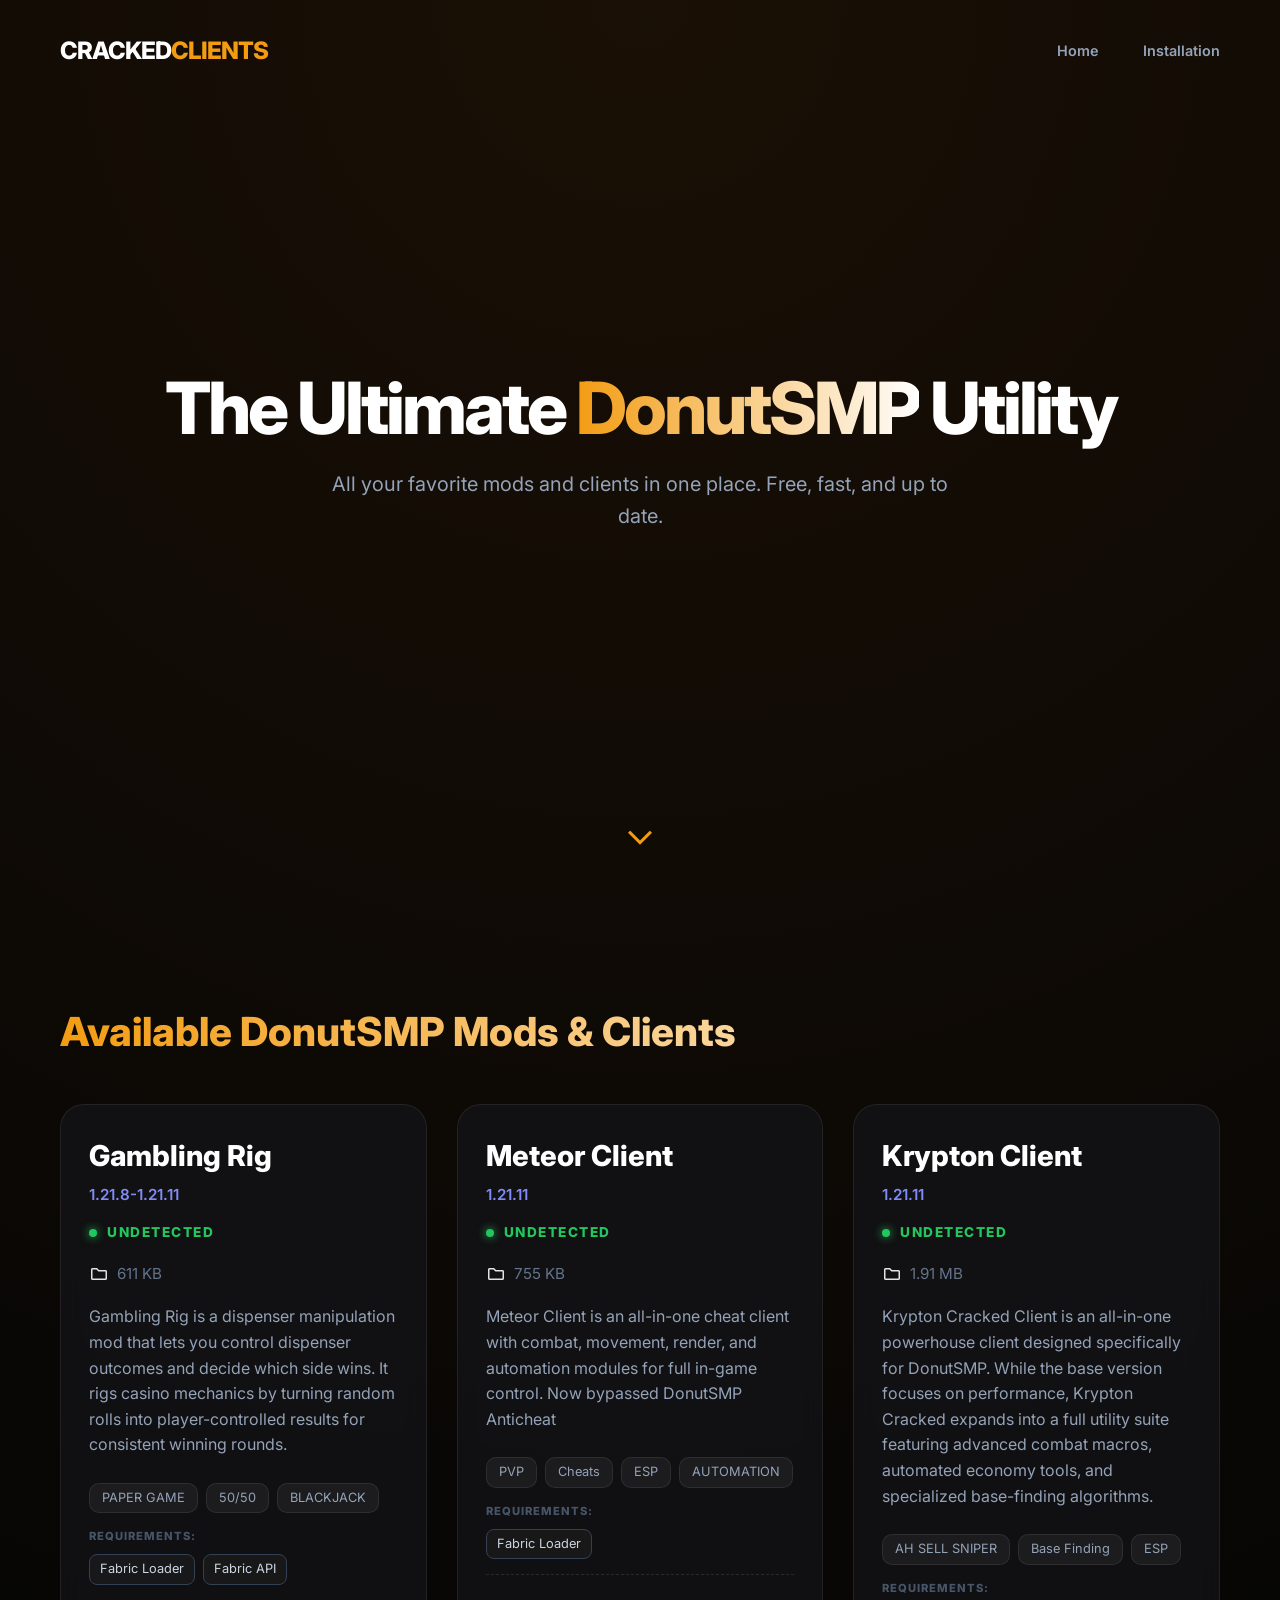
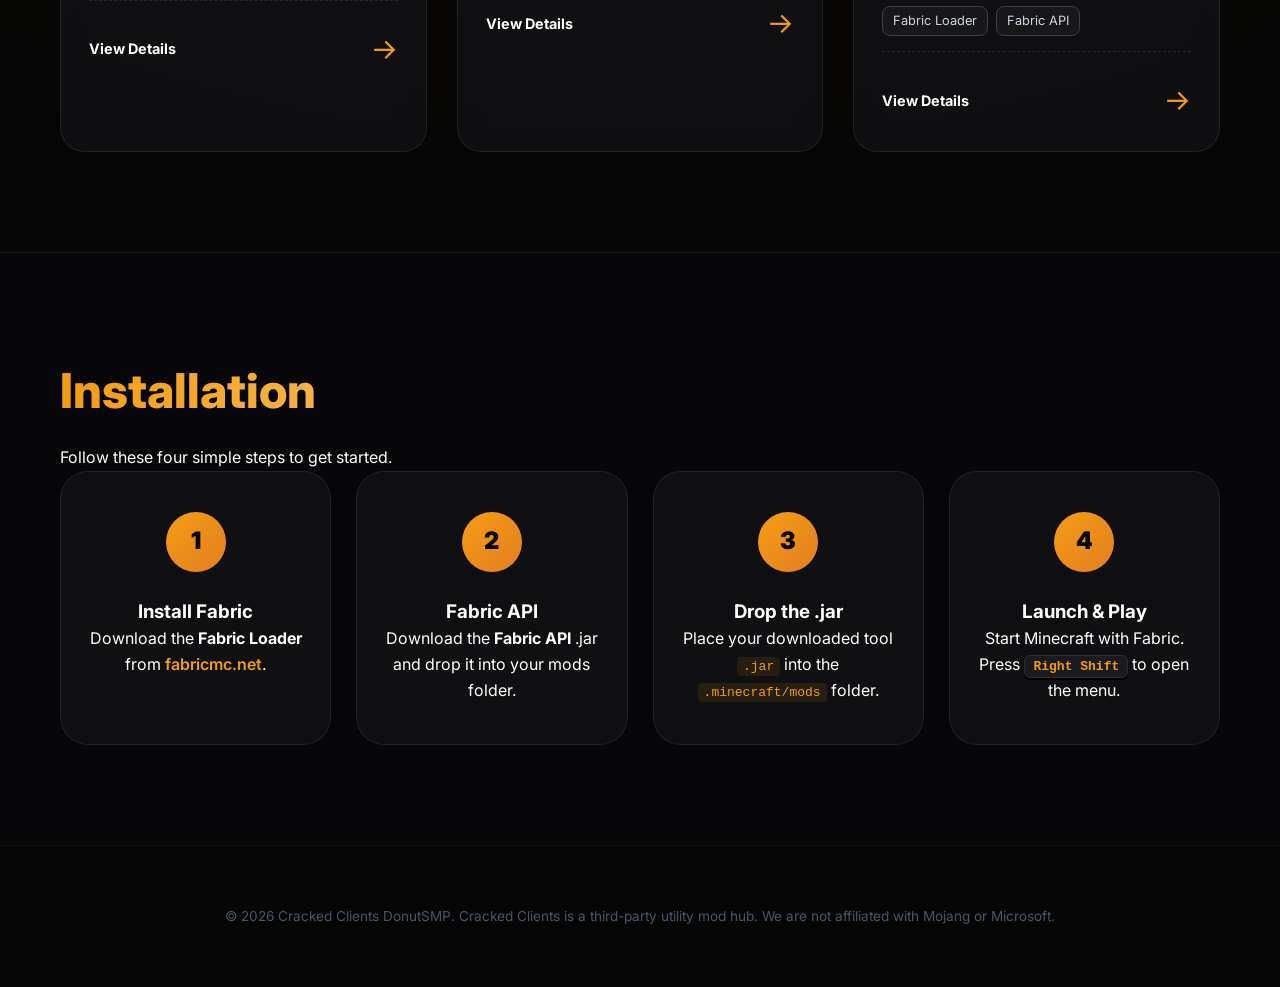
==== index.html @ f502f9d4 "Add files via upload" ====
<!DOCTYPE html>
<html lang="en">
<head>
    <meta charset="UTF-8">
    <meta name="viewport" content="width=device-width, initial-scale=1.0">
    <title>Cracked Clients | Premium DonutSMP Clients and Cheats</title>
    
    <!-- Fonts and Icons -->
     <link rel="icon" href="data:image/svg+xml,<svg xmlns=%22http://www.w3.org/2000/svg%22 viewBox=%220 0 100 100%22><text y=%22.9em%22 font-size=%2290%22>🍩</text></svg>">
    <link href="https://fonts.googleapis.com/css2?family=Inter:wght@400;600;800&display=swap" rel="stylesheet">
    <link rel="stylesheet" href="https://fonts.googleapis.com/css2?family=Material+Symbols+Outlined:opsz,wght,FILL,GRAD@24,400,0,0" />
    <meta name="description" content="Download the best free DonutSMP clients, cheats, and mods including Meteor Client, Krypton Client, and gambling rig mod.">
    <meta name="keywords" content="DonutSMP cheat, DonutSMP client, Meteor Client, DonutSMP mods, DonutSMP Rig, DonutSMP gambling mod, free Minecraft clients, cracked Minecraft mods">
    <link rel="stylesheet" href="style.css">
</head>
<body>

    <!-- Navigation Bar -->
    <nav class="navbar">
        <div class="logo">CRACKED<span>CLIENTS</span></div>
        <div class="nav-links">
            <a href="index.html">Home</a>
            <a href="#installation">Installation</a>
        </div>
    </nav>

    <!-- Hero Section -->
    <header class="hero">
        <div class="hero-content">
            <h1>The Ultimate <span class="gradient-text">DonutSMP</span> Utility</h1>
            <p>All your favorite mods and clients in one place. Free, fast, and up to date.</p>
        </div>
        
        <!-- Bouncing Scroll Indicator -->
        <a href="#mods" class="scroll-indicator">
            <span class="material-symbols-outlined">expand_more</span>
        </a>
    </header>

    <!-- Main Content: Product Grid -->
    <main class="container" id="mods">
        <div class="section-header" style="text-align: left; margin-bottom: 40px;">
            <h2 style="font-size: 2.5rem; font-weight: 800;">Available DonutSMP Mods & Clients</h2>
        </div>

        <div id="product-grid" class="grid">
            <!-- JavaScript will inject cards here automatically from products.json -->
        </div>
    </main>

    <!-- Installation Section -->
    <section id="installation" class="installation-section">
        <div class="container">
            <div class="section-header">
                <h2>Installation</h2>
                <p>Follow these four simple steps to get started.</p>
            </div>

            <div class="steps-grid">
                <div class="step-card">
                    <div class="step-number">1</div>
                    <h3>Install Fabric</h3>
                    <p>Download the <strong>Fabric Loader</strong> from <a href="https://fabricmc.net" target="_blank">fabricmc.net</a>.</p>
                </div>

                <div class="step-card">
                    <div class="step-number">2</div>
                    <h3>Fabric API</h3>
                    <p>Download the <strong>Fabric API</strong> .jar and drop it into your mods folder.</p>
                </div>

                <div class="step-card">
                    <div class="step-number">3</div>
                    <h3>Drop the .jar</h3>
                    <p>Place your downloaded tool <code class="code-inline">.jar</code> into the <code class="code-inline">.minecraft/mods</code> folder.</p>
                </div>

                <div class="step-card">
                    <div class="step-number">4</div>
                    <h3>Launch & Play</h3>
                    <p>Start Minecraft with Fabric. Press <kbd class="key-bind">Right Shift</kbd> to open the menu.</p>
                </div>
            </div>
        </div>
    </section>

    <!-- Footer -->
    <footer style="padding: 60px; text-align: center; color: #475569; font-size: 0.85rem; border-top: 1px solid rgba(255,255,255,0.05);">
        <p>&copy; 2026 Cracked Clients DonutSMP. Cracked Clients is a third-party utility mod hub. We are not affiliated with Mojang or Microsoft.</p>
    </footer>

    <!-- JavaScript for Dynamic Content -->
    <script>
        async function loadProducts() {
            try {
                const response = await fetch('./products.json');
                const products = await response.json();
                const grid = document.getElementById('product-grid');

                // Filter out products where visibility is not true
                const visibleProducts = products.filter(p => p.visibility === true);

                // Handle case where no products are visible
                if (visibleProducts.length === 0) {
                    grid.innerHTML = "<p style='color:#475569; grid-column: 1/-1; text-align:center;'>No mods are currently active. Check back later!</p>";
                    return;
                }

                grid.innerHTML = visibleProducts.map(p => `
                    <a href="detail.html?id=${p.id}" class="card">
                        <div class="card-content">
                            <div class="card-header">
                                <h3>${p.name}</h3>
                                <span class="version-tag">${p.version}</span>
                            </div>
                            
                            <div class="status-row">
                                <span class="status-dot"></span>
                                <span class="status-text">${p.status}</span>
                            </div>

                            <div class="size-info">
                                <span class="material-symbols-outlined">folder</span> 
                                ${p.size}
                            </div>

                            <p class="card-desc">${p.description}</p>

                            <div class="tags">
                                ${p.tags.map(tag => `<span class="tag">${tag}</span>`).join('')}
                            </div>

                            <div class="requirements">
                                <span class="req-label">REQUIREMENTS:</span>
                                <div class="req-tags">
                                    ${p.requirements.map(req => `<span class="req-tag">${req}</span>`).join('')}
                                </div>
                            </div>

                            <div class="card-footer">
                                <span class="price-label">View Details</span>
                                <span class="arrow">→</span>
                            </div>
                        </div>
                    </a>
                `).join('');
            } catch (error) {
                console.error("Error loading products:", error);
                document.getElementById('product-grid').innerHTML = "<p style='color:red;'>Failed to load tools. Ensure products.json exists.</p>";
            }
        }

        window.addEventListener('DOMContentLoaded', loadProducts);
    </script>
</body>
</html>
---- style.css ----
/* --- Root Variables & Color Palette --- */
:root {
    --bg: #050505;
    --card-bg: rgba(20, 20, 25, 0.7);
    --accent: #f39c12; /* Brand Orange */
    --accent-alt: #e67e22;
    --text-main: #ffffff;
    --text-dim: #94a3b8;
    --glass-border: rgba(255, 255, 255, 0.08);
    --status-green: #22c55e;
    --version-blue: #818cf8;
}

/* --- Base Styles --- */
* {
    margin: 0;
    padding: 0;
    box-sizing: border-box;
}

html {
    scroll-behavior: smooth;
    scroll-snap-type: y proximity; /* Enables magnetic scroll snapping */
}

body {
    background-color: var(--bg);
    /* Radial gradient matching the high-end gaming aesthetic */
    background-image: radial-gradient(circle at top center, #1a1005 0%, #050505 70%);
    color: var(--text-main);
    font-family: 'Inter', sans-serif;
    line-height: 1.6;
    overflow-x: hidden;
}

.container {
    max-width: 1200px;
    margin: 0 auto;
    padding: 0 20px;
}

/* --- Navigation --- */
.navbar {
    display: flex;
    justify-content: space-between;
    padding: 2rem 0;
    align-items: center;
    max-width: 1200px;
    margin: 0 auto;
    padding-left: 20px;
    padding-right: 20px;
    position: absolute;
    top: 0;
    left: 0;
    right: 0;
    z-index: 100;
}

.logo {
    font-weight: 800;
    font-size: 1.5rem;
    letter-spacing: -1px;
}

.logo span {
    color: var(--accent);
}

.nav-links a {
    color: var(--text-dim);
    text-decoration: none;
    margin-left: 2.5rem;
    font-size: 0.9rem;
    font-weight: 600;
    transition: 0.3s;
}

.nav-links a:hover {
    color: var(--accent);
}

/* --- Hero Section (Full Screen) --- */
.hero {
    height: 100vh;
    display: flex;
    flex-direction: column;
    justify-content: center;
    align-items: center;
    text-align: center;
    padding: 0 20px;
    position: relative;
    scroll-snap-align: start;
}

.hero h1 {
    font-size: 4.5rem;
    font-weight: 800;
    letter-spacing: -3px;
    margin-bottom: 20px;
    line-height: 1.1;
}

.gradient-text {
    background: linear-gradient(90deg, var(--accent), #fff);
    -webkit-background-clip: text;
    -webkit-text-fill-color: transparent;
}

.hero p {
    color: var(--text-dim);
    font-size: 1.25rem;
    max-width: 650px;
    margin: 0 auto;
}

/* Bouncing Arrow */
.scroll-indicator {
    position: absolute;
    bottom: 30px;
    left: 50%;
    transform: translateX(-50%);
    color: var(--accent);
    text-decoration: none;
    transition: 0.3s;
}

.scroll-indicator .material-symbols-outlined {
    font-size: 3rem;
    animation: bounce 2s infinite;
}

@keyframes bounce {
    0%, 20%, 50%, 80%, 100% {transform: translateY(0);}
    40% {transform: translateY(-12px);}
    60% {transform: translateY(-6px);}
}

/* --- Product Grid Section --- */
#mods {
    scroll-snap-align: start;
    padding-top: 100px;
    padding-bottom: 100px;
}

.grid {
    display: grid;
    grid-template-columns: repeat(3, 1fr);
    gap: 30px;
}

@media (max-width: 1024px) {
    .grid { grid-template-columns: repeat(2, 1fr); }
}

@media (max-width: 650px) {
    .grid { grid-template-columns: 1fr; }
    .hero h1 { font-size: 3rem; }
}

/* --- Product Card --- */
.card {
    background: var(--card-bg);
    backdrop-filter: blur(12px);
    border: 1px solid var(--glass-border);
    border-radius: 24px;
    padding: 28px;
    text-decoration: none;
    color: inherit;
    transition: all 0.4s cubic-bezier(0.175, 0.885, 0.32, 1.275);
    display: flex;
    flex-direction: column;
    position: relative;
    overflow: hidden;
}

.card:hover {
    transform: translateY(-10px);
    border-color: rgba(243, 156, 18, 0.4);
    box-shadow: 0 20px 40px rgba(0, 0, 0, 0.6);
}

.card-header h3 {
    font-size: 1.8rem;
    font-weight: 800;
    margin-bottom: 4px;
}

.version-tag {
    color: var(--version-blue);
    font-size: 0.95rem;
    font-weight: 600;
    display: block;
    margin-bottom: 15px;
}

.status-row {
    display: flex;
    align-items: center;
    gap: 10px;
    margin-bottom: 18px;
}

.status-dot {
    width: 8px;
    height: 8px;
    background: var(--status-green);
    border-radius: 50%;
    box-shadow: 0 0 10px var(--status-green);
}

.status-text {
    color: var(--status-green);
    font-weight: 800;
    font-size: 0.85rem;
    letter-spacing: 1.5px;
    text-transform: uppercase;
}

.size-info {
    display: flex;
    align-items: center;
    gap: 8px;
    color: #64748b;
    font-size: 0.95rem;
    margin-bottom: 18px;
}

.size-info .material-symbols-outlined {
    font-size: 20px;
    color: #e3e3e3;
}

.card-desc {
    color: var(--text-dim);
    font-size: 1rem;
    line-height: 1.6;
    margin-bottom: 25px;
}

/* Tags & Requirements */
.tags, .req-tags {
    display: flex;
    gap: 8px;
    flex-wrap: wrap;
    margin-bottom: 15px;
}

.tag {
    background: rgba(255, 255, 255, 0.05);
    border: 1px solid var(--glass-border);
    padding: 4px 12px;
    border-radius: 10px;
    font-size: 0.8rem;
    color: #94a3b8;
}

.req-label {
    font-size: 0.7rem;
    color: #475569;
    font-weight: 800;
    display: block;
    margin-bottom: 8px;
    letter-spacing: 1px;
    text-transform: uppercase;
}

.req-tag {
    background: rgba(255, 255, 255, 0.03);
    border: 1px solid #334155;
    padding: 4px 10px;
    border-radius: 8px;
    font-size: 0.8rem;
    color: #cbd5e1;
}

.card-footer {
    display: flex;
    justify-content: space-between;
    align-items: center;
    margin-top: auto;
    padding-top: 25px;
    border-top: 1px dashed rgba(255, 255, 255, 0.1);
}

.price-label {
    font-weight: 700;
    color: #fff;
    font-size: 0.9rem;
}

.arrow {
    color: var(--accent);
    font-size: 1.8rem;
    transition: transform 0.3s ease;
}

.card:hover .arrow {
    transform: translateX(10px);
}

/* --- Installation Section --- */
.installation-section {
    background: rgba(10, 10, 15, 0.4);
    padding: 100px 0;
    border-top: 1px solid var(--glass-border);
    scroll-snap-align: start;
}

.section-header h2 {
    font-size: 3rem;
    font-weight: 800;
    background: linear-gradient(90deg, var(--accent), #fff);
    -webkit-background-clip: text;
    -webkit-text-fill-color: transparent;
    margin-bottom: 15px;
}

.steps-grid {
    display: grid;
    grid-template-columns: repeat(auto-fit, minmax(250px, 1fr));
    gap: 25px;
}

.step-card {
    background: var(--card-bg);
    border: 1px solid var(--glass-border);
    border-radius: 28px;
    padding: 40px 25px;
    text-align: center;
}

.step-number {
    width: 60px;
    height: 60px;
    background: linear-gradient(135deg, var(--accent), var(--accent-alt));
    color: #000;
    border-radius: 50%;
    display: flex;
    align-items: center;
    justify-content: center;
    font-weight: 900;
    font-size: 1.5rem;
    margin: 0 auto 25px;
}

.code-inline {
    background: rgba(243, 156, 18, 0.1);
    color: var(--accent);
    padding: 2px 6px;
    border-radius: 4px;
    font-family: monospace;
}

.key-bind {
    background: #1a1a1f;
    border: 1px solid var(--glass-border);
    color: var(--accent);
    padding: 3px 8px;
    border-radius: 6px;
    font-weight: 700;
    box-shadow: 0 2px 0 #000;
}

/* --- Detail Page Specifics --- */
.detail-container { padding-top: 120px; margin-bottom: 80px; }

.detail-top-grid {
    display: grid;
    grid-template-columns: 1.2fr 0.8fr;
    gap: 30px;
    margin-bottom: 40px;
}

@media (max-width: 900px) {
    .detail-top-grid { grid-template-columns: 1fr; }
}

.main-info-card, .info-card, .stat-box, .media-card {
    background: var(--card-bg);
    border: 1px solid var(--glass-border);
    border-radius: 20px;
    padding: 30px;
}

.media-card {
    aspect-ratio: 16 / 9;
    padding: 0;
    overflow: hidden;
    display: flex;
}

.media-card img {
    width: 100%;
    height: 100%;
    object-fit: cover;
}

.status-badge {
    background: rgba(34, 197, 94, 0.1);
    color: var(--status-green);
    padding: 6px 16px;
    border-radius: 50px;
    font-size: 0.75rem;
    font-weight: 800;
    text-transform: uppercase;
}

.action-btns { display: flex; gap: 15px; margin-top: 35px; }

.btn-download {
    background: linear-gradient(135deg, var(--accent), var(--accent-alt));
    padding: 14px 35px;
    border-radius: 12px;
    text-decoration: none;
    font-weight: 800;
    color: #000;
    transition: 0.3s;
}

.btn-download:hover { transform: translateY(-3px); filter: brightness(1.1); }

.btn-back {
    background: rgba(255, 255, 255, 0.05);
    border: 1px solid var(--glass-border);
    padding: 14px 25px;
    border-radius: 12px;
    text-decoration: none;
    color: white;
    transition: 0.3s;
}

.btn-back:hover { background: rgba(255,255,255,0.1); color: var(--accent); }

.stats-grid { display: grid; grid-template-columns: 1fr 1fr; gap: 15px; margin-top: 20px; }

.stat-box strong { display: block; font-size: 1.1rem; color: #fff; margin-top: 5px; }

.detail-bottom-grid {
    display: grid;
    grid-template-columns: repeat(3, 1fr);
    gap: 20px;
}

@media (max-width: 900px) {
    .detail-bottom-grid { grid-template-columns: 1fr; }
}

.detail-list { list-style: none; padding-top: 15px; }

.detail-list li {
    color: var(--text-dim);
    font-size: 0.95rem;
    margin-bottom: 12px;
    padding-left: 25px;
    position: relative;
}

.detail-list li::before {
    content: "•";
    color: var(--accent);
    position: absolute;
    left: 0;
    font-weight: bold;
}

/* Update this section in your style.css */
.step-card a {
    color: var(--accent); /* Forces the link to be brand orange */
    text-decoration: none;
    font-weight: 600;
    transition: 0.3s;
}

.step-card a:hover {
    text-decoration: underline;
    filter: brightness(1.2);
}

/* Optional: Ensure it stays orange even after being clicked */
.step-card a:visited {
    color: var(--accent);
}
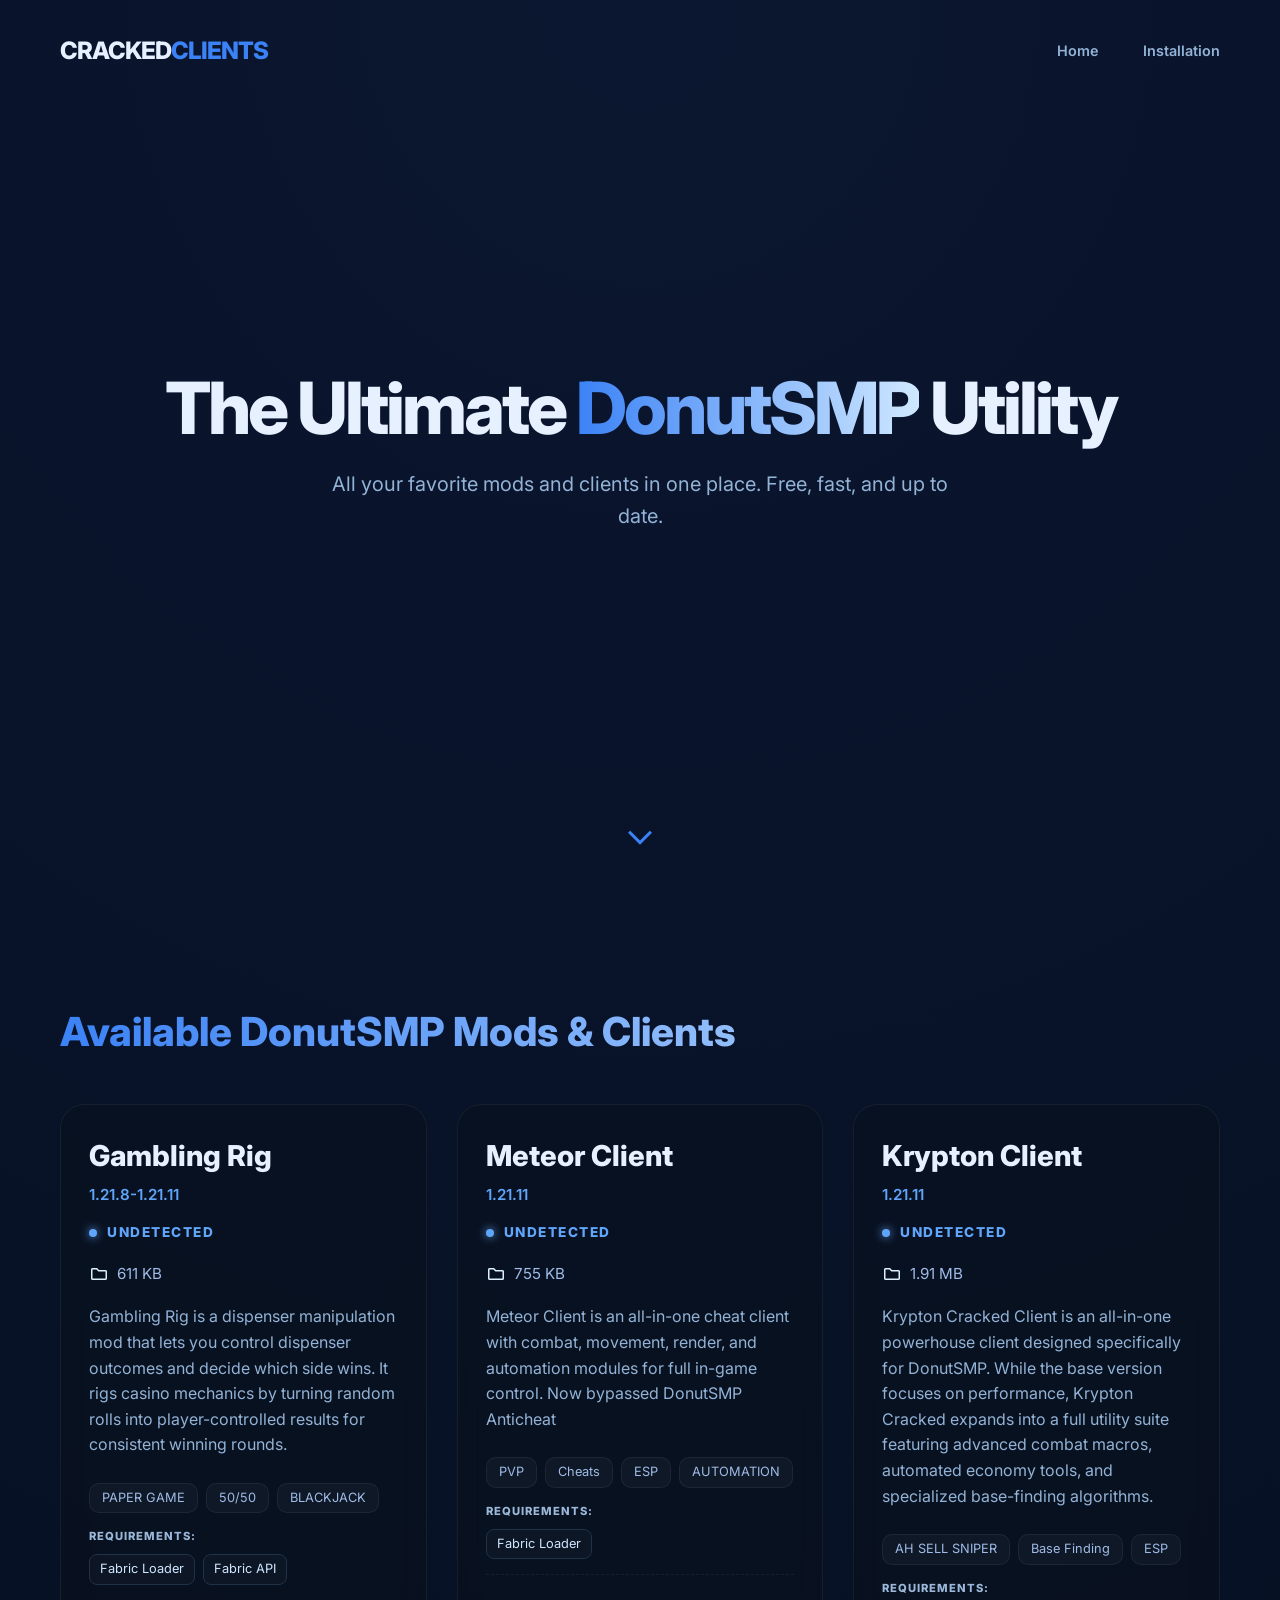
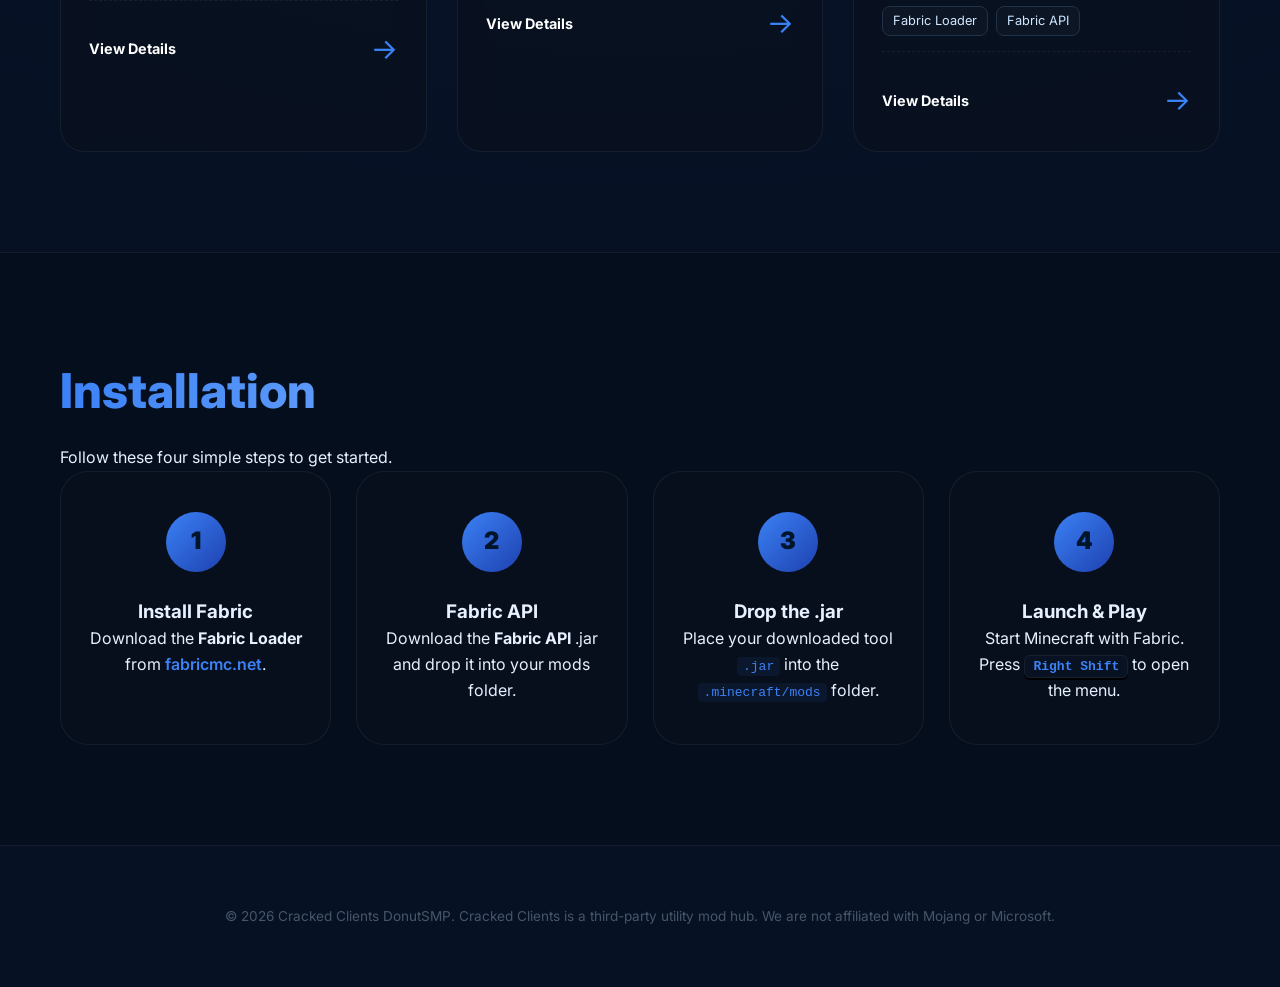
==== commit 6994ead4: "Point favicon to uploaded JPG (img/favicon.jpg)" ====
--- a/index.html
+++ b/index.html
@@ -6,7 +6,7 @@
     <title>Cracked Clients | Premium DonutSMP Clients and Cheats</title>
     
     <!-- Fonts and Icons -->
-     <link rel="icon" href="data:image/svg+xml,<svg xmlns=%22http://www.w3.org/2000/svg%22 viewBox=%220 0 100 100%22><text y=%22.9em%22 font-size=%2290%22>🍩</text></svg>">
+     <link rel="icon" type="image/jpeg" sizes="32x32" href="img/favicon.jpg">
     <link href="https://fonts.googleapis.com/css2?family=Inter:wght@400;600;800&display=swap" rel="stylesheet">
     <link rel="stylesheet" href="https://fonts.googleapis.com/css2?family=Material+Symbols+Outlined:opsz,wght,FILL,GRAD@24,400,0,0" />
     <meta name="description" content="Download the best free DonutSMP clients, cheats, and mods including Meteor Client, Krypton Client, and gambling rig mod.">
@@ -153,4 +153,4 @@
         window.addEventListener('DOMContentLoaded', loadProducts);
     </script>
 </body>
-</html>+</html>
--- a/style.css
+++ b/style.css
@@ -1,14 +1,14 @@
 /* --- Root Variables & Color Palette --- */
 :root {
-    --bg: #050505;
-    --card-bg: rgba(20, 20, 25, 0.7);
-    --accent: #f39c12; /* Brand Orange */
-    --accent-alt: #e67e22;
-    --text-main: #ffffff;
-    --text-dim: #94a3b8;
-    --glass-border: rgba(255, 255, 255, 0.08);
-    --status-green: #22c55e;
-    --version-blue: #818cf8;
+    --bg: #061124; /* deep navy */
+    --card-bg: rgba(10, 18, 30, 0.65);
+    --accent: #3b82f6; /* Brand Blue */
+    --accent-alt: #1e40af; /* darker blue */
+    --text-main: #e6f0ff;
+    --text-dim: #93b3d6;
+    --glass-border: rgba(255, 255, 255, 0.06);
+    --status-green: #60a5fa; /* blue status */
+    --version-blue: #60a5fa;
 }
 
 /* --- Base Styles --- */
@@ -25,8 +25,8 @@
 
 body {
     background-color: var(--bg);
-    /* Radial gradient matching the high-end gaming aesthetic */
-    background-image: radial-gradient(circle at top center, #1a1005 0%, #050505 70%);
+    /* Subtle radial gradient tuned for a cool/blue aesthetic */
+    background-image: radial-gradient(circle at top center, #0b1630 0%, #061124 70%);
     color: var(--text-main);
     font-family: 'Inter', sans-serif;
     line-height: 1.6;
@@ -101,7 +101,7 @@
 }
 
 .gradient-text {
-    background: linear-gradient(90deg, var(--accent), #fff);
+    background: linear-gradient(90deg, var(--accent), #cfe8ff);
     -webkit-background-clip: text;
     -webkit-text-fill-color: transparent;
 }
@@ -130,9 +130,9 @@
 }
 
 @keyframes bounce {
-    0%, 20%, 50%, 80%, 100% {transform: translateY(0);}
-    40% {transform: translateY(-12px);}
-    60% {transform: translateY(-6px);}
+    0%, 20%, 50%, 80%, 100% {transform: translateY(0);}    
+    40% {transform: translateY(-12px);}    
+    60% {transform: translateY(-6px);}    
 }
 
 /* --- Product Grid Section --- */
@@ -175,7 +175,7 @@
 
 .card:hover {
     transform: translateY(-10px);
-    border-color: rgba(243, 156, 18, 0.4);
+    border-color: rgba(59, 130, 246, 0.35);
     box-shadow: 0 20px 40px rgba(0, 0, 0, 0.6);
 }
 
@@ -220,14 +220,14 @@
     display: flex;
     align-items: center;
     gap: 8px;
-    color: #64748b;
+    color: #9fbbe6;
     font-size: 0.95rem;
     margin-bottom: 18px;
 }
 
 .size-info .material-symbols-outlined {
     font-size: 20px;
-    color: #e3e3e3;
+    color: #dbefff;
 }
 
 .card-desc {
@@ -246,17 +246,17 @@
 }
 
 .tag {
-    background: rgba(255, 255, 255, 0.05);
+    background: rgba(255, 255, 255, 0.03);
     border: 1px solid var(--glass-border);
     padding: 4px 12px;
     border-radius: 10px;
     font-size: 0.8rem;
-    color: #94a3b8;
+    color: #9fbbe6;
 }
 
 .req-label {
     font-size: 0.7rem;
-    color: #475569;
+    color: #9bb7d9;
     font-weight: 800;
     display: block;
     margin-bottom: 8px;
@@ -265,12 +265,12 @@
 }
 
 .req-tag {
-    background: rgba(255, 255, 255, 0.03);
-    border: 1px solid #334155;
+    background: rgba(255, 255, 255, 0.02);
+    border: 1px solid #203247;
     padding: 4px 10px;
     border-radius: 8px;
     font-size: 0.8rem;
-    color: #cbd5e1;
+    color: #cfe6ff;
 }
 
 .card-footer {
@@ -279,7 +279,7 @@
     align-items: center;
     margin-top: auto;
     padding-top: 25px;
-    border-top: 1px dashed rgba(255, 255, 255, 0.1);
+    border-top: 1px dashed rgba(255, 255, 255, 0.06);
 }
 
 .price-label {
@@ -300,7 +300,7 @@
 
 /* --- Installation Section --- */
 .installation-section {
-    background: rgba(10, 10, 15, 0.4);
+    background: rgba(6, 12, 22, 0.45);
     padding: 100px 0;
     border-top: 1px solid var(--glass-border);
     scroll-snap-align: start;
@@ -309,7 +309,7 @@
 .section-header h2 {
     font-size: 3rem;
     font-weight: 800;
-    background: linear-gradient(90deg, var(--accent), #fff);
+    background: linear-gradient(90deg, var(--accent), #cfe8ff);
     -webkit-background-clip: text;
     -webkit-text-fill-color: transparent;
     margin-bottom: 15px;
@@ -333,7 +333,7 @@
     width: 60px;
     height: 60px;
     background: linear-gradient(135deg, var(--accent), var(--accent-alt));
-    color: #000;
+    color: #00142a;
     border-radius: 50%;
     display: flex;
     align-items: center;
@@ -344,7 +344,7 @@
 }
 
 .code-inline {
-    background: rgba(243, 156, 18, 0.1);
+    background: rgba(59, 130, 246, 0.07);
     color: var(--accent);
     padding: 2px 6px;
     border-radius: 4px;
@@ -352,7 +352,7 @@
 }
 
 .key-bind {
-    background: #1a1a1f;
+    background: #091222;
     border: 1px solid var(--glass-border);
     color: var(--accent);
     padding: 3px 8px;
@@ -396,7 +396,7 @@
 }
 
 .status-badge {
-    background: rgba(34, 197, 94, 0.1);
+    background: rgba(96, 165, 250, 0.08);
     color: var(--status-green);
     padding: 6px 16px;
     border-radius: 50px;
@@ -413,27 +413,27 @@
     border-radius: 12px;
     text-decoration: none;
     font-weight: 800;
-    color: #000;
+    color: #00142a;
     transition: 0.3s;
 }
 
-.btn-download:hover { transform: translateY(-3px); filter: brightness(1.1); }
+.btn-download:hover { transform: translateY(-3px); filter: brightness(1.06); }
 
 .btn-back {
-    background: rgba(255, 255, 255, 0.05);
+    background: rgba(255, 255, 255, 0.03);
     border: 1px solid var(--glass-border);
     padding: 14px 25px;
     border-radius: 12px;
     text-decoration: none;
-    color: white;
+    color: var(--text-main);
     transition: 0.3s;
 }
 
-.btn-back:hover { background: rgba(255,255,255,0.1); color: var(--accent); }
+.btn-back:hover { background: rgba(255,255,255,0.06); color: var(--accent); }
 
 .stats-grid { display: grid; grid-template-columns: 1fr 1fr; gap: 15px; margin-top: 20px; }
 
-.stat-box strong { display: block; font-size: 1.1rem; color: #fff; margin-top: 5px; }
+.stat-box strong { display: block; font-size: 1.1rem; color: #e6f0ff; margin-top: 5px; }
 
 .detail-bottom-grid {
     display: grid;
@@ -465,7 +465,7 @@
 
 /* Update this section in your style.css */
 .step-card a {
-    color: var(--accent); /* Forces the link to be brand orange */
+    color: var(--accent); /* Forces the link to be brand blue */
     text-decoration: none;
     font-weight: 600;
     transition: 0.3s;
@@ -473,10 +473,10 @@
 
 .step-card a:hover {
     text-decoration: underline;
-    filter: brightness(1.2);
-}
-
-/* Optional: Ensure it stays orange even after being clicked */
+    filter: brightness(1.15);
+}
+
+/* Optional: Ensure it stays blue even after being clicked */
 .step-card a:visited {
     color: var(--accent);
-}+}
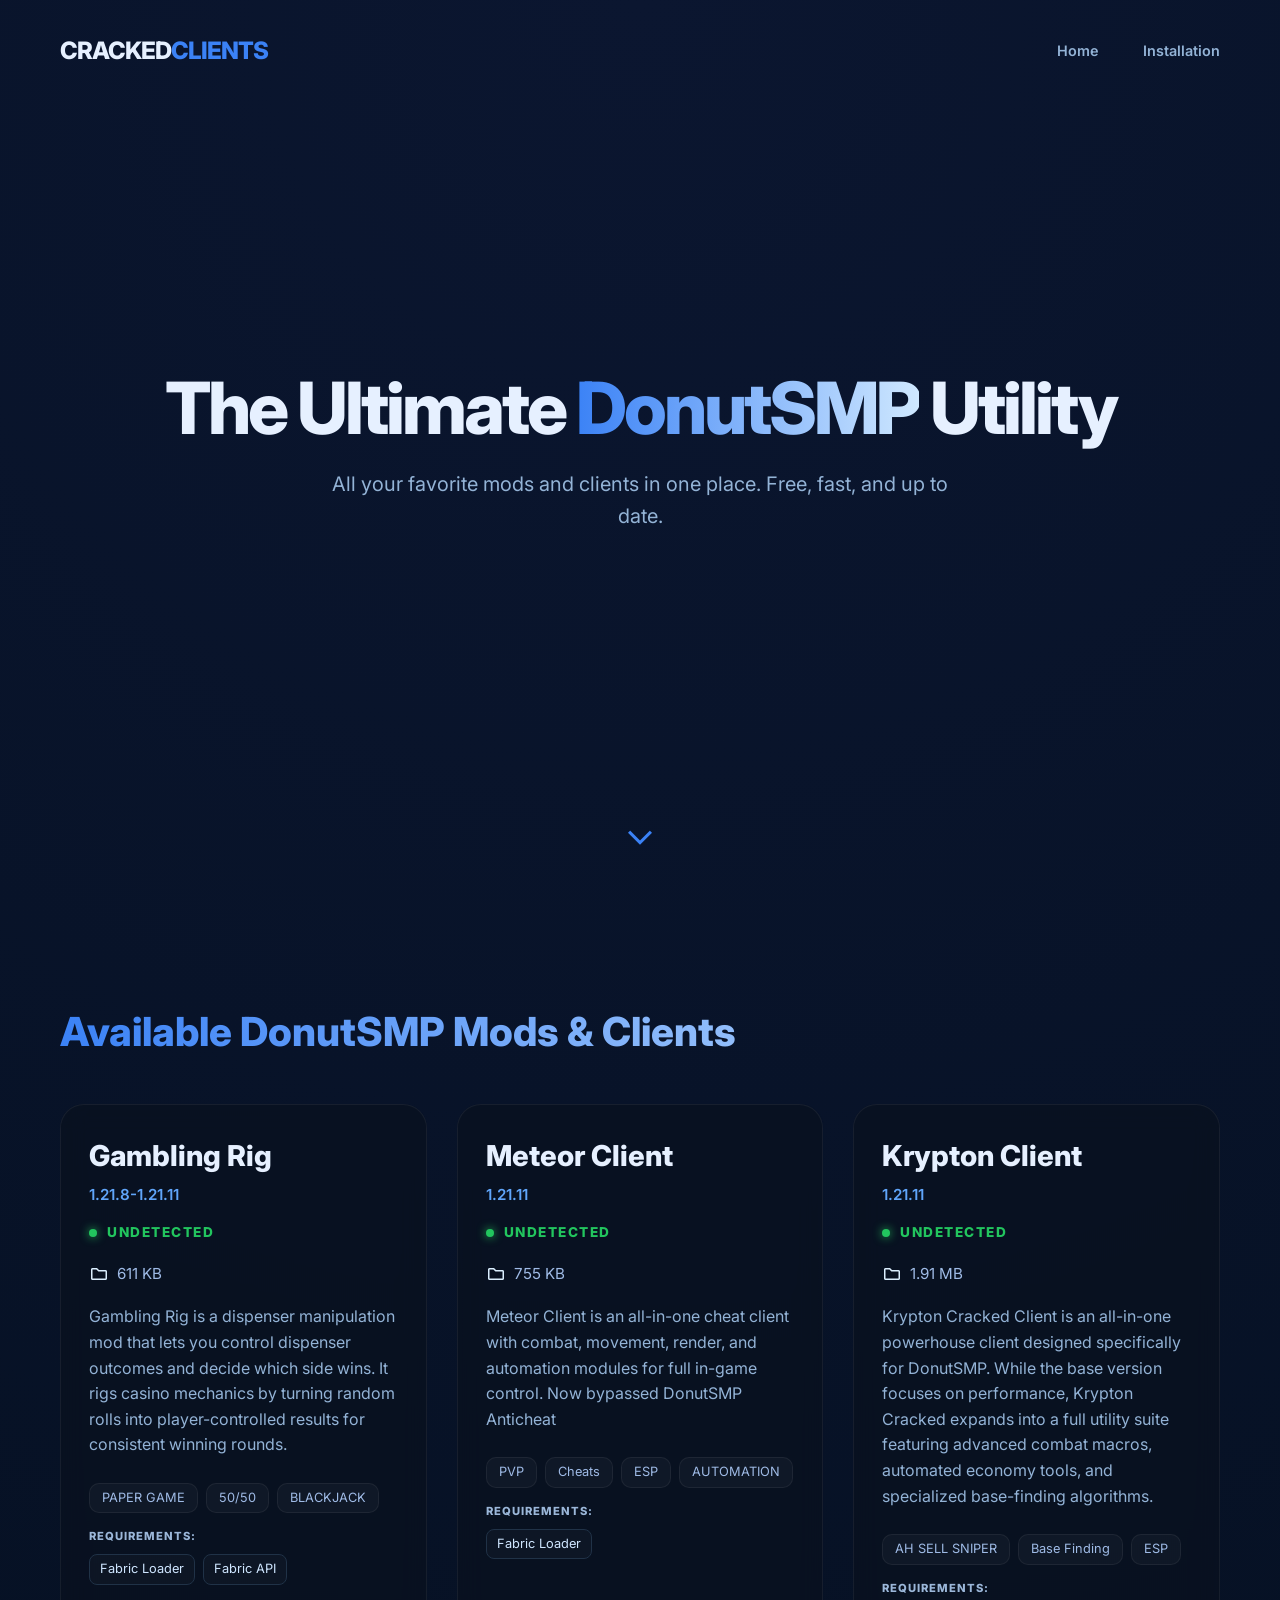
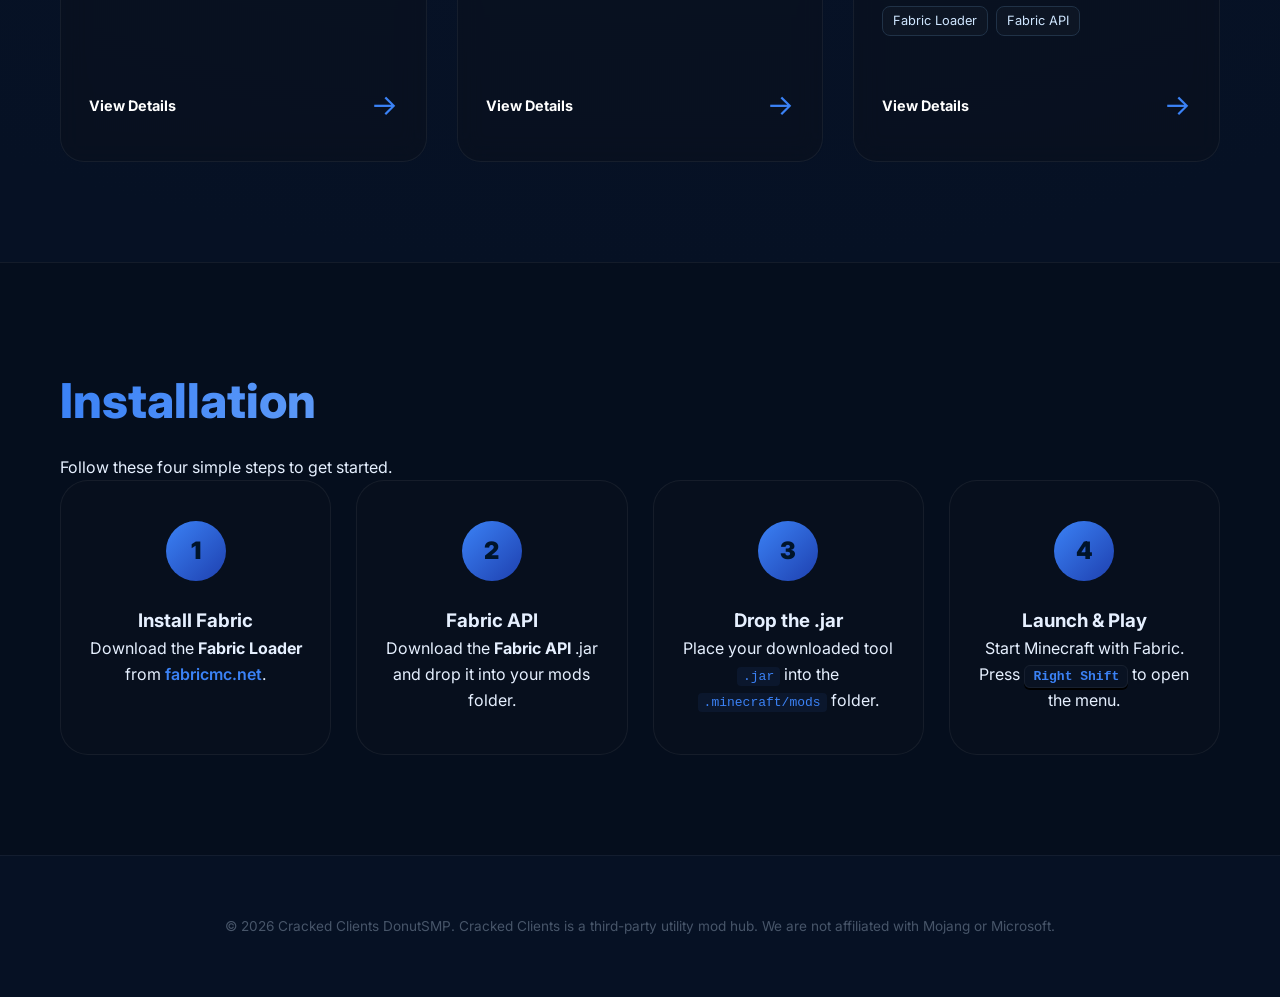
==== commit e2f29052: "Force status in product cards to green via inline styles; keep detail page badge neutral" ====
--- a/index.html
+++ b/index.html
@@ -115,8 +115,8 @@
                             </div>
                             
                             <div class="status-row">
-                                <span class="status-dot"></span>
-                                <span class="status-text">${p.status}</span>
+                                <span class="status-dot" style="background:#22c55e; box-shadow:0 0 10px #22c55e;"></span>
+                                <span class="status-text" style="color:#22c55e">${p.status}</span>
                             </div>
 
                             <div class="size-info">
--- a/style.css
+++ b/style.css
@@ -7,7 +7,7 @@
     --text-main: #e6f0ff;
     --text-dim: #93b3d6;
     --glass-border: rgba(255, 255, 255, 0.06);
-    --status-green: #60a5fa; /* blue status */
+    --status-green: #22c55e; /* changed to green */
     --version-blue: #60a5fa;
 }
 
@@ -146,6 +146,8 @@
     display: grid;
     grid-template-columns: repeat(3, 1fr);
     gap: 30px;
+    grid-auto-rows: 1fr; /* ensure rows are equal height so cards align */
+    align-items: stretch;
 }
 
 @media (max-width: 1024px) {
@@ -171,6 +173,9 @@
     flex-direction: column;
     position: relative;
     overflow: hidden;
+    height: 100%; /* ensure all cards stretch to same height so footer aligns */
+    min-height: 480px; /* stronger guarantee so all cards visually match */
+    padding-bottom: 110px; /* leave space for absolutely positioned footer */
 }
 
 .card:hover {
@@ -200,16 +205,17 @@
     margin-bottom: 18px;
 }
 
-.status-dot {
+/* Force status styles for product cards (important to override cached/other rules) */
+.grid .card .status-dot {
     width: 8px;
     height: 8px;
-    background: var(--status-green);
+    background: var(--status-green) !important;
     border-radius: 50%;
-    box-shadow: 0 0 10px var(--status-green);
-}
-
-.status-text {
-    color: var(--status-green);
+    box-shadow: 0 0 10px var(--status-green) !important;
+}
+
+.grid .card .status-text {
+    color: var(--status-green) !important;
     font-weight: 800;
     font-size: 0.85rem;
     letter-spacing: 1.5px;
@@ -273,13 +279,18 @@
     color: #cfe6ff;
 }
 
+/* Absolutely position the footer to guarantee alignment */
 .card-footer {
+    position: absolute;
+    left: 28px;
+    right: 28px;
+    bottom: 28px;
     display: flex;
     justify-content: space-between;
     align-items: center;
-    margin-top: auto;
-    padding-top: 25px;
-    border-top: 1px dashed rgba(255, 255, 255, 0.06);
+    padding-top: 0;
+    border-top: none;
+    min-height: 56px; /* consistent footer area */
 }
 
 .price-label {
@@ -395,9 +406,10 @@
     object-fit: cover;
 }
 
+/* Status badge on the detail page (keep neutral, not green) */
 .status-badge {
-    background: rgba(96, 165, 250, 0.08);
-    color: var(--status-green);
+    background: rgba(255, 255, 255, 0.02);
+    color: var(--text-main);
     padding: 6px 16px;
     border-radius: 50px;
     font-size: 0.75rem;
